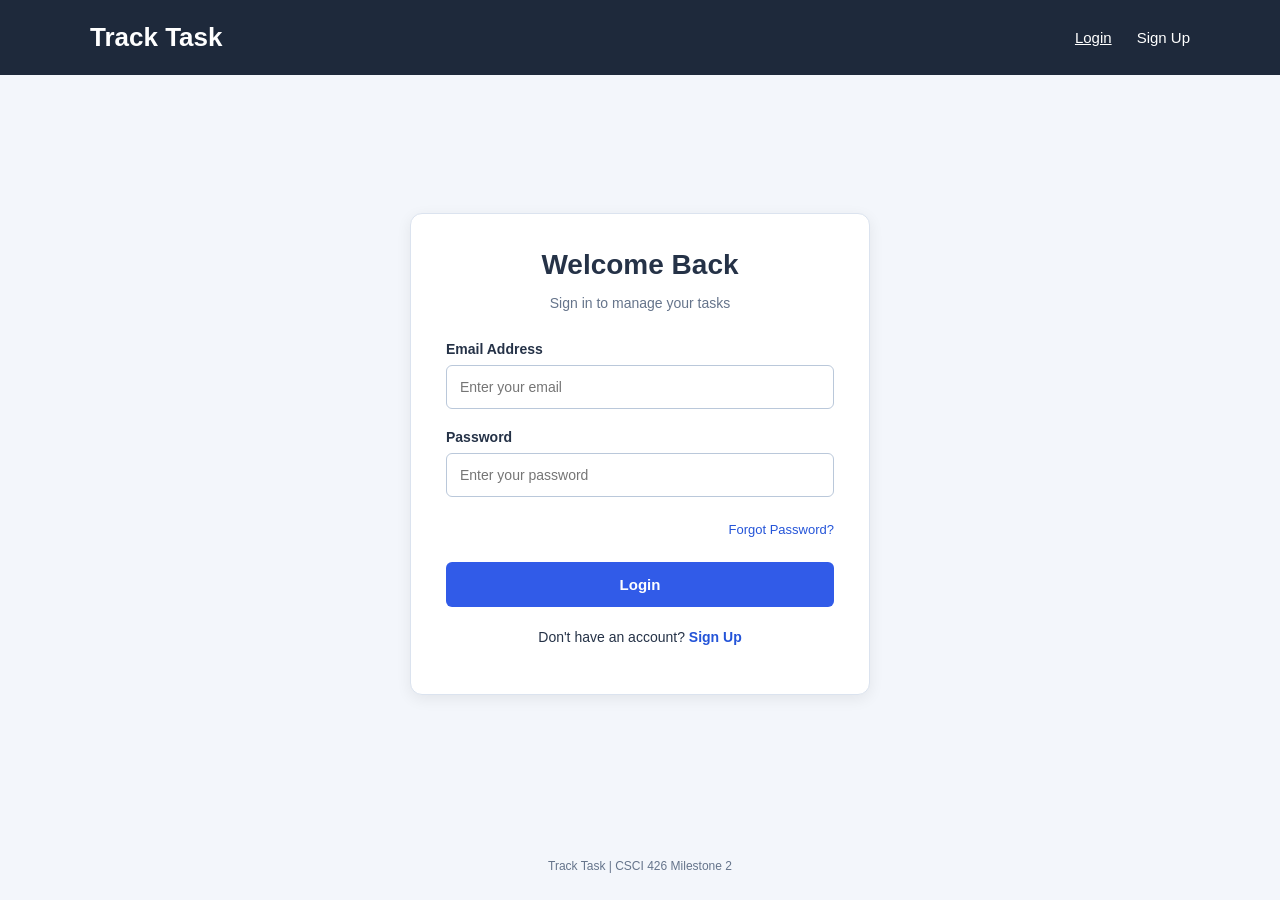
==== login.html @ 6735e8ef "Initial commit: Add login and registration pages" ====
<!DOCTYPE html>
<html lang="en">
<head>
    <meta charset="UTF-8">
    <meta name="viewport" content="width=device-width, initial-scale=1.0">
    <title>Login | Track Task</title>
    <link rel="stylesheet" href="style.css">
    <script src="script.js" defer></script>
</head>
<body>

    <a href="#main-content" class="skip-link">
        Skip to main content
    </a>

    <header>
        <div class="header-container">
            <a href="login.html" class="logo">Track Task</a>

            <nav aria-label="Main navigation">
                <a href="login.html" aria-current="page">Login</a>
                <a href="register.html">Sign Up</a>
            </nav>
        </div>
    </header>

    <main id="main-content">
        <section class="form-box" aria-labelledby="login-title">

            <h1 id="login-title">Welcome Back</h1>
            <p class="subtitle">Sign in to manage your tasks</p>

            <form id="loginForm" novalidate>

                <div class="input-group">
                    <label for="loginEmail">Email Address</label>
                    <input
                        type="email"
                        id="loginEmail"
                        name="email"
                        placeholder="Enter your email"
                        autocomplete="email"
                        maxlength="254"
                        required
                        aria-describedby="loginEmailError"
                    >
                    <small id="loginEmailError"
                           class="error"
                           aria-live="polite"></small>
                </div>

                <div class="input-group">
                    <label for="loginPassword">Password</label>
                    <input
                        type="password"
                        id="loginPassword"
                        name="password"
                        placeholder="Enter your password"
                        autocomplete="current-password"
                        required
                        aria-describedby="loginPasswordError"
                    >
                    <small id="loginPasswordError"
                           class="error"
                           aria-live="polite"></small>
                </div>

                <div class="forgot-link">
                    <button type="button" id="forgotPassword"
                            class="text-button">
                        Forgot Password?
                    </button>
                </div>

                <button type="submit" class="btn">Login</button>

                <p id="loginMessage" class="message"
                   role="status" aria-live="polite"></p>

            </form>

            <p class="bottom-text">
                Don't have an account?
                <a href="register.html">Sign Up</a>
            </p>

        </section>
    </main>

    <footer>
        <p>Track Task | CSCI 426 Milestone 2</p>
    </footer>

</body>
</html>
---- style.css ----
/* Track Task - Milestone 2 */

* {
    box-sizing: border-box;
}

body {
    margin: 0;
    min-height: 100vh;
    font-family: Arial, sans-serif;
    background-color: #f3f6fb;
    color: #253247;
    display: flex;
    flex-direction: column;
}

/* Header */

header {
    background-color: #1e293b;
    padding: 22px 30px;
}

.header-container {
    max-width: 1100px;
    margin: auto;
    display: flex;
    justify-content: space-between;
    align-items: center;
    gap: 15px;
}

.logo {
    color: white;
    font-size: 26px;
    font-weight: bold;
    text-decoration: none;
}

nav {
    display: flex;
    gap: 25px;
}

nav a {
    color: white;
    text-decoration: none;
    font-size: 15px;
}

nav a:hover,
nav a[aria-current="page"] {
    text-decoration: underline;
}

/* Main Section */

main {
    flex: 1;
    display: flex;
    justify-content: center;
    align-items: center;
    padding: 50px 20px;
}

/* Form Card */

.form-box {
    background-color: white;
    width: 100%;
    max-width: 460px;
    padding: 35px;
    border-radius: 12px;
    border: 1px solid #dbe3ef;
    box-shadow: 0 4px 15px rgba(0, 0, 0, 0.07);
}

h1 {
    text-align: center;
    margin: 0 0 10px;
    font-size: 28px;
}

.subtitle {
    text-align: center;
    color: #65748b;
    font-size: 14px;
    margin-bottom: 30px;
}

/* Input Fields */

.input-group {
    margin-bottom: 20px;
}

label {
    display: block;
    font-size: 14px;
    font-weight: bold;
    margin-bottom: 8px;
}

input {
    width: 100%;
    padding: 13px;
    border: 1px solid #bac8da;
    border-radius: 6px;
    font-size: 14px;
    font-family: inherit;
}

input:focus {
    border-color: #315be8;
}

input[aria-invalid="true"] {
    border-color: #b42335;
}

/* Accessibility */

:focus-visible {
    outline: 3px solid #f4b942;
    outline-offset: 3px;
}

.skip-link {
    position: absolute;
    top: -60px;
    left: 10px;
    padding: 10px;
    background: white;
    color: #17243a;
    z-index: 10;
}

.skip-link:focus {
    top: 10px;
}

/* Validation Messages */

.error {
    display: block;
    color: #b42335;
    font-size: 12px;
    margin-top: 5px;
}

.error:empty {
    display: none;
}

.hint {
    color: #65748b;
    font-size: 12px;
    line-height: 1.5;
}

.message {
    text-align: center;
    font-size: 13px;
    line-height: 1.5;
    margin-top: 15px;
}

.message:empty {
    display: none;
}

.message.success {
    color: #17613c;
}

.message.error-message {
    color: #b42335;
}

.message.info {
    color: #2454a5;
}

/* Buttons */

.btn {
    width: 100%;
    background-color: #315be8;
    color: white;
    border: none;
    border-radius: 6px;
    padding: 14px;
    font-size: 15px;
    font-weight: bold;
    cursor: pointer;
}

.btn:hover {
    background-color: #2346bf;
}

.forgot-link {
    text-align: right;
    margin-bottom: 20px;
}

.text-button {
    background: none;
    border: none;
    padding: 5px 0;
    color: #2454d8;
    cursor: pointer;
    font-size: 13px;
}

.text-button:hover {
    text-decoration: underline;
}

.bottom-text {
    text-align: center;
    margin-top: 22px;
    font-size: 14px;
}

.bottom-text a {
    color: #2454d8;
    text-decoration: none;
    font-weight: bold;
}

.bottom-text a:hover {
    text-decoration: underline;
}

/* Footer */

footer {
    text-align: center;
    padding: 15px;
    color: #65748b;
    font-size: 12px;
}

/* Responsive Design */

@media (max-width: 600px) {

    header {
        padding: 18px;
    }

    .logo {
        font-size: 21px;
    }

    nav {
        gap: 12px;
    }

    nav a {
        font-size: 13px;
    }

    main {
        padding: 25px 12px;
        align-items: flex-start;
    }

    .form-box {
        padding: 25px 20px;
    }

    h1 {
        font-size: 24px;
    }
}
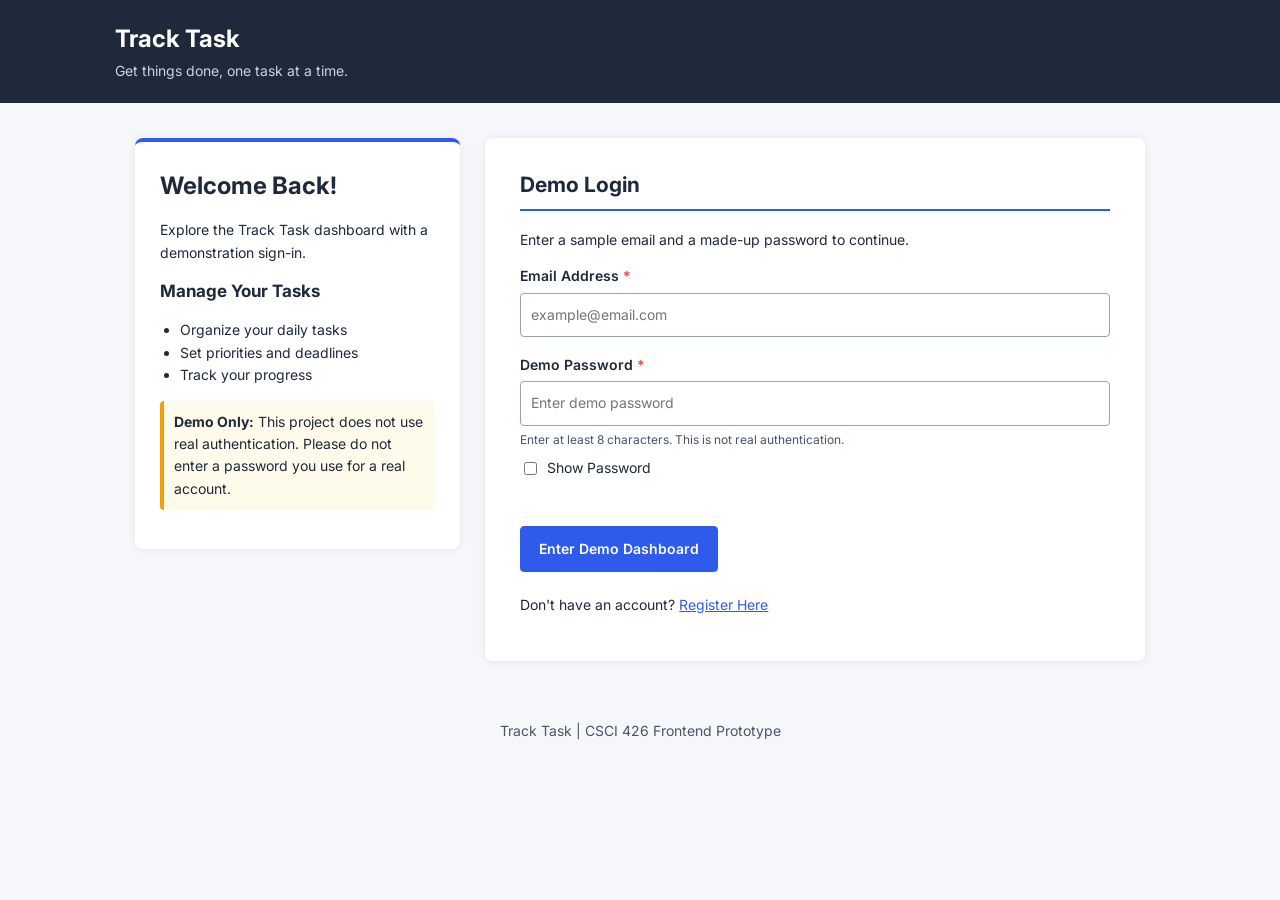
==== commit 967d420f: "Update login and registration design with group colors and Inter font" ====
--- a/login.html
+++ b/login.html
@@ -2,95 +2,109 @@
 <!DOCTYPE html>
 <html lang="en">
 <head>
-    <meta charset="UTF-8">
-    <meta name="viewport" content="width=device-width, initial-scale=1.0">
-    <title>Login | Track Task</title>
-    <link rel="stylesheet" href="style.css">
-    <script src="script.js" defer></script>
+  <meta charset="UTF-8">
+  <meta name="viewport" content="width=device-width, initial-scale=1.0">
+  <title>Login | Track Task</title>
+  <link rel="stylesheet" href="style.css">
+  <script src="script.js" defer></script>
 </head>
 <body>
+  <a class="skip-link" href="#main">Skip to main content</a>
 
-    <a href="#main-content" class="skip-link">
-        Skip to main content
-    </a>
+  <header class="header">
+    <a class="brand" href="login.html">Track Task</a>
+    <p>Get things done, one task at a time.</p>
+  </header>
 
-    <header>
-        <div class="header-container">
-            <a href="login.html" class="logo">Track Task</a>
+  <main class="container" id="main">
+    <aside class="left-side">
+      <h1>Welcome Back!</h1>
+      <p>
+        Explore the Track Task dashboard with a
+        demonstration sign-in.
+      </p>
 
-            <nav aria-label="Main navigation">
-                <a href="login.html" aria-current="page">Login</a>
-                <a href="register.html">Sign Up</a>
-            </nav>
+      <h2>Manage Your Tasks</h2>
+      <ul>
+        <li>Organize your daily tasks</li>
+        <li>Set priorities and deadlines</li>
+        <li>Track your progress</li>
+      </ul>
+
+      <p class="demo-note">
+        <strong>Demo Only:</strong>
+        This project does not use real authentication.
+        Please do not enter a password you use for a real account.
+      </p>
+    </aside>
+
+    <section class="right-side" aria-labelledby="loginTitle">
+      <h2 id="loginTitle">Demo Login</h2>
+
+      <p>Enter a sample email and a made-up password to continue.</p>
+
+      <form id="loginForm" novalidate>
+        <div class="form-row">
+          <label for="loginEmail">
+            Email Address <span class="star">*</span>
+          </label>
+
+          <input
+            type="email"
+            id="loginEmail"
+            name="loginEmail"
+            autocomplete="off"
+            placeholder="example@email.com"
+            required
+          >
         </div>
-    </header>
 
-    <main id="main-content">
-        <section class="form-box" aria-labelledby="login-title">
+        <div class="form-row">
+          <label for="loginPassword">
+            Demo Password <span class="star">*</span>
+          </label>
 
-            <h1 id="login-title">Welcome Back</h1>
-            <p class="subtitle">Sign in to manage your tasks</p>
+          <input
+            type="password"
+            id="loginPassword"
+            name="loginPassword"
+            autocomplete="off"
+            placeholder="Enter demo password"
+            minlength="8"
+            required
+            aria-describedby="loginPassNote"
+          >
 
-            <form id="loginForm" novalidate>
+          <small class="note" id="loginPassNote">
+            Enter at least 8 characters. This is not real authentication.
+          </small>
 
-                <div class="input-group">
-                    <label for="loginEmail">Email Address</label>
-                    <input
-                        type="email"
-                        id="loginEmail"
-                        name="email"
-                        placeholder="Enter your email"
-                        autocomplete="email"
-                        maxlength="254"
-                        required
-                        aria-describedby="loginEmailError"
-                    >
-                    <small id="loginEmailError"
-                           class="error"
-                           aria-live="polite"></small>
-                </div>
+          <label class="inline-choice">
+            <input
+              type="checkbox"
+              class="toggle-password"
+              data-target="loginPassword"
+            >
+            Show Password
+          </label>
+        </div>
 
-                <div class="input-group">
-                    <label for="loginPassword">Password</label>
-                    <input
-                        type="password"
-                        id="loginPassword"
-                        name="password"
-                        placeholder="Enter your password"
-                        autocomplete="current-password"
-                        required
-                        aria-describedby="loginPasswordError"
-                    >
-                    <small id="loginPasswordError"
-                           class="error"
-                           aria-live="polite"></small>
-                </div>
+        <p id="loginError" class="err" role="alert" aria-live="assertive"></p>
 
-                <div class="forgot-link">
-                    <button type="button" id="forgotPassword"
-                            class="text-button">
-                        Forgot Password?
-                    </button>
-                </div>
+        <button type="submit" class="submit-btn">
+          Enter Demo Dashboard
+        </button>
+      </form>
 
-                <button type="submit" class="btn">Login</button>
+      <p class="switch-page">
+        Don't have an account?
+        <a href="register.html">Register Here</a>
+      </p>
+    </section>
+  </main>
 
-                <p id="loginMessage" class="message"
-                   role="status" aria-live="polite"></p>
-
-            </form>
-
-            <p class="bottom-text">
-                Don't have an account?
-                <a href="register.html">Sign Up</a>
-            </p>
-
-        </section>
-    </main>
-
-    <footer>
-        <p>Track Task | CSCI 426 Milestone 2</p>
-    </footer>
-
+  <footer>
+    Track Task | CSCI 426 Frontend Prototype
+  </footer>
 </body>
 </html>
--- a/style.css
+++ b/style.css
@@ -1,278 +1,328 @@
 
 /* Track Task - Milestone 2 */
+/* Group Font: Inter */
+/* Group Color Scheme */
+
+@import url('https://fonts.googleapis.com/css2?family=Inter:wght@400;500;600;700&display=swap');
+
+:root {
+  --primary: #2F5BEA;
+  --navy: #1E293B;
+  --background: #F5F7FB;
+  --white: #FFFFFF;
+  --success: #22C55E;
+  --warning: #F59E0B;
+  --error: #EF4444;
+}
 
 * {
-    box-sizing: border-box;
+  box-sizing: border-box;
 }
 
 body {
-    margin: 0;
-    min-height: 100vh;
-    font-family: Arial, sans-serif;
-    background-color: #f3f6fb;
-    color: #253247;
-    display: flex;
+  margin: 0;
+  font-family: 'Inter', Arial, sans-serif;
+  background: var(--background);
+  color: var(--navy);
+  line-height: 1.6;
+  font-size: 14px;
+}
+
+a {
+  color: var(--primary);
+}
+
+a:hover {
+  text-decoration: underline;
+}
+
+/* Header */
+.header {
+  background: var(--navy);
+  color: var(--white);
+  padding: 20px max(20px, calc((100vw - 1050px) / 2));
+}
+
+.brand {
+  color: var(--white);
+  text-decoration: none;
+  font-size: 24px;
+  font-weight: 700;
+}
+
+.header p {
+  margin: 2px 0 0;
+  color: #CBD5E1;
+}
+
+/* Main Layout */
+.container {
+  max-width: 1050px;
+  margin: 35px auto;
+  padding: 0 20px;
+  display: flex;
+  gap: 25px;
+  align-items: flex-start;
+}
+
+/* Left Panel */
+.left-side {
+  width: 33%;
+  background: var(--white);
+  padding: 25px;
+  border-radius: 8px;
+  border-top: 4px solid var(--primary);
+  box-shadow: 0 1px 8px #00000010;
+}
+
+.left-side h1 {
+  font-size: 24px;
+  color: var(--navy);
+  margin: 0 0 12px;
+}
+
+.left-side h2 {
+  font-size: 17px;
+  color: var(--navy);
+}
+
+.left-side ul {
+  padding-left: 20px;
+}
+
+/* Right Form Panel */
+.right-side {
+  width: 67%;
+  background: var(--white);
+  padding: 30px 35px;
+  border-radius: 8px;
+  box-shadow: 0 1px 8px #00000013;
+}
+
+.right-side h2 {
+  color: var(--navy);
+  border-bottom: 2px solid var(--primary);
+  padding-bottom: 8px;
+  margin-top: 0;
+}
+
+/* Fieldsets */
+fieldset {
+  border: 1px solid #CBD5E1;
+  border-radius: 5px;
+  padding: 18px 20px;
+  margin: 20px 0;
+}
+
+legend {
+  color: var(--navy);
+  font-weight: 700;
+  padding: 0 8px;
+}
+
+/* Form Fields */
+.form-row {
+  margin-bottom: 17px;
+}
+
+.form-row > label:not(.inline-choice),
+.group-label {
+  display: block;
+  font-weight: 600;
+  margin-bottom: 5px;
+}
+
+.star {
+  color: var(--error);
+}
+
+input[type="text"],
+input[type="email"],
+input[type="password"],
+select,
+textarea {
+  width: 100%;
+  padding: 10px;
+  border: 1px solid #94A3B8;
+  border-radius: 4px;
+  font: inherit;
+  background: var(--white);
+  color: var(--navy);
+}
+
+textarea {
+  resize: vertical;
+  min-height: 85px;
+  max-height: 220px;
+}
+
+/* Accessibility - Keyboard Focus */
+:focus-visible {
+  outline: 3px solid var(--primary);
+  outline-offset: 3px;
+}
+
+.note {
+  display: block;
+  font-size: 12px;
+  color: #475569;
+  margin-top: 4px;
+}
+
+/* Validation Error Messages */
+.err {
+  display: block;
+  min-height: 16px;
+  color: #B91C1C;
+  font-size: 12px;
+  margin-top: 5px;
+}
+
+/* Checkbox and Radio Options */
+.choices {
+  display: flex;
+  flex-wrap: wrap;
+  gap: 10px 18px;
+}
+
+.choices label,
+.inline-choice {
+  display: inline-flex;
+  align-items: center;
+  gap: 7px;
+  cursor: pointer;
+}
+
+.inline-choice {
+  margin-top: 8px;
+}
+
+input[type="checkbox"],
+input[type="radio"] {
+  accent-color: var(--primary);
+}
+
+/* Buttons */
+.btn-group {
+  display: flex;
+  gap: 12px;
+  margin-top: 20px;
+}
+
+button {
+  font: inherit;
+  border-radius: 4px;
+  padding: 11px 18px;
+  cursor: pointer;
+}
+
+.submit-btn {
+  background: var(--primary);
+  color: var(--white);
+  border: 1px solid var(--primary);
+  font-weight: 600;
+}
+
+.submit-btn:hover {
+  background: #2348C4;
+}
+
+.reset-btn {
+  background: var(--white);
+  color: var(--primary);
+  border: 1px solid var(--primary);
+  font-weight: 600;
+}
+
+.reset-btn:hover {
+  background: #EAF0FF;
+}
+
+/* Registration Success Message */
+.success {
+  background: #F0FDF4;
+  color: #166534;
+  padding: 13px;
+  border-left: 4px solid var(--success);
+  border-radius: 4px;
+  margin-bottom: 18px;
+}
+
+.success[hidden] {
+  display: none;
+}
+
+/* Demo Warning Message */
+.demo-note {
+  background: #FFFBEB;
+  border-left: 4px solid var(--warning);
+  padding: 10px;
+  border-radius: 4px;
+}
+
+/* Navigation and Notes */
+.switch-page {
+  margin-top: 22px;
+}
+
+.required-note {
+  color: #475569;
+}
+
+/* Footer */
+footer {
+  text-align: center;
+  color: #475569;
+  padding: 24px 16px;
+}
+
+/* Accessibility - Skip Link */
+.skip-link {
+  position: absolute;
+  left: 12px;
+  top: -70px;
+  background: var(--white);
+  padding: 8px;
+  z-index: 10;
+}
+
+.skip-link:focus {
+  top: 8px;
+}
+
+/* Tablet Responsive Design */
+@media (max-width: 780px) {
+  .container {
     flex-direction: column;
-}
-
-/* Header */
-
-header {
-    background-color: #1e293b;
-    padding: 22px 30px;
-}
-
-.header-container {
-    max-width: 1100px;
-    margin: auto;
-    display: flex;
-    justify-content: space-between;
-    align-items: center;
-    gap: 15px;
-}
-
-.logo {
-    color: white;
-    font-size: 26px;
-    font-weight: bold;
-    text-decoration: none;
-}
-
-nav {
-    display: flex;
-    gap: 25px;
-}
-
-nav a {
-    color: white;
-    text-decoration: none;
-    font-size: 15px;
-}
-
-nav a:hover,
-nav a[aria-current="page"] {
-    text-decoration: underline;
-}
-
-/* Main Section */
-
-main {
-    flex: 1;
-    display: flex;
-    justify-content: center;
-    align-items: center;
-    padding: 50px 20px;
-}
-
-/* Form Card */
-
-.form-box {
-    background-color: white;
+  }
+
+  .left-side,
+  .right-side {
     width: 100%;
-    max-width: 460px;
-    padding: 35px;
-    border-radius: 12px;
-    border: 1px solid #dbe3ef;
-    box-shadow: 0 4px 15px rgba(0, 0, 0, 0.07);
-}
-
-h1 {
-    text-align: center;
-    margin: 0 0 10px;
-    font-size: 28px;
-}
-
-.subtitle {
-    text-align: center;
-    color: #65748b;
-    font-size: 14px;
-    margin-bottom: 30px;
-}
-
-/* Input Fields */
-
-.input-group {
-    margin-bottom: 20px;
-}
-
-label {
-    display: block;
-    font-size: 14px;
-    font-weight: bold;
-    margin-bottom: 8px;
-}
-
-input {
+  }
+}
+
+/* Mobile Responsive Design */
+@media (max-width: 480px) {
+  .header {
+    padding: 16px 20px;
+  }
+
+  .right-side,
+  .left-side {
+    padding: 20px;
+  }
+
+  fieldset {
+    padding: 15px;
+  }
+
+  .btn-group {
+    flex-direction: column;
+  }
+
+  .btn-group button,
+  #loginForm button {
     width: 100%;
-    padding: 13px;
-    border: 1px solid #bac8da;
-    border-radius: 6px;
-    font-size: 14px;
-    font-family: inherit;
-}
-
-input:focus {
-    border-color: #315be8;
-}
-
-input[aria-invalid="true"] {
-    border-color: #b42335;
-}
-
-/* Accessibility */
-
-:focus-visible {
-    outline: 3px solid #f4b942;
-    outline-offset: 3px;
-}
-
-.skip-link {
-    position: absolute;
-    top: -60px;
-    left: 10px;
-    padding: 10px;
-    background: white;
-    color: #17243a;
-    z-index: 10;
-}
-
-.skip-link:focus {
-    top: 10px;
-}
-
-/* Validation Messages */
-
-.error {
-    display: block;
-    color: #b42335;
-    font-size: 12px;
-    margin-top: 5px;
-}
-
-.error:empty {
-    display: none;
-}
-
-.hint {
-    color: #65748b;
-    font-size: 12px;
-    line-height: 1.5;
-}
-
-.message {
-    text-align: center;
-    font-size: 13px;
-    line-height: 1.5;
-    margin-top: 15px;
-}
-
-.message:empty {
-    display: none;
-}
-
-.message.success {
-    color: #17613c;
-}
-
-.message.error-message {
-    color: #b42335;
-}
-
-.message.info {
-    color: #2454a5;
-}
-
-/* Buttons */
-
-.btn {
-    width: 100%;
-    background-color: #315be8;
-    color: white;
-    border: none;
-    border-radius: 6px;
-    padding: 14px;
-    font-size: 15px;
-    font-weight: bold;
-    cursor: pointer;
-}
-
-.btn:hover {
-    background-color: #2346bf;
-}
-
-.forgot-link {
-    text-align: right;
-    margin-bottom: 20px;
-}
-
-.text-button {
-    background: none;
-    border: none;
-    padding: 5px 0;
-    color: #2454d8;
-    cursor: pointer;
-    font-size: 13px;
-}
-
-.text-button:hover {
-    text-decoration: underline;
-}
-
-.bottom-text {
-    text-align: center;
-    margin-top: 22px;
-    font-size: 14px;
-}
-
-.bottom-text a {
-    color: #2454d8;
-    text-decoration: none;
-    font-weight: bold;
-}
-
-.bottom-text a:hover {
-    text-decoration: underline;
-}
-
-/* Footer */
-
-footer {
-    text-align: center;
-    padding: 15px;
-    color: #65748b;
-    font-size: 12px;
-}
-
-/* Responsive Design */
-
-@media (max-width: 600px) {
-
-    header {
-        padding: 18px;
-    }
-
-    .logo {
-        font-size: 21px;
-    }
-
-    nav {
-        gap: 12px;
-    }
-
-    nav a {
-        font-size: 13px;
-    }
-
-    main {
-        padding: 25px 12px;
-        align-items: flex-start;
-    }
-
-    .form-box {
-        padding: 25px 20px;
-    }
-
-    h1 {
-        font-size: 24px;
-    }
-}
+  }
+}
